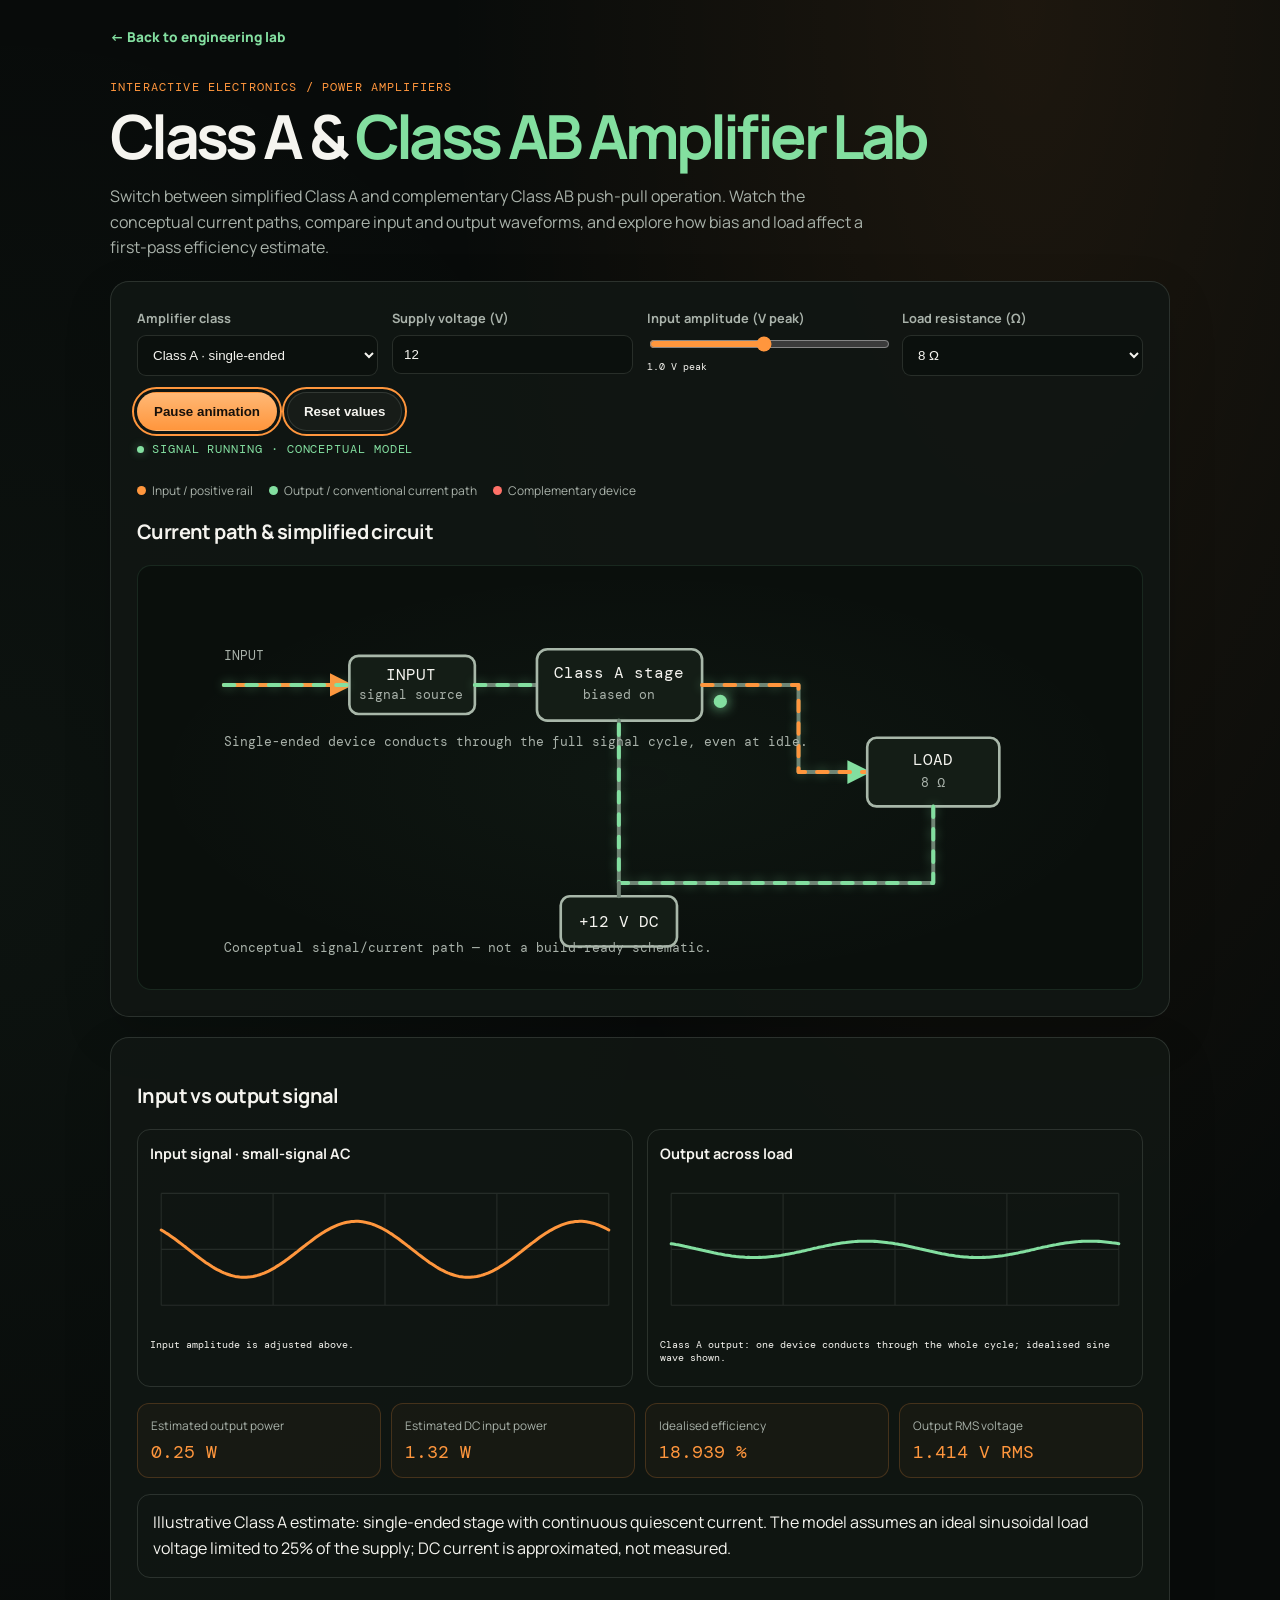
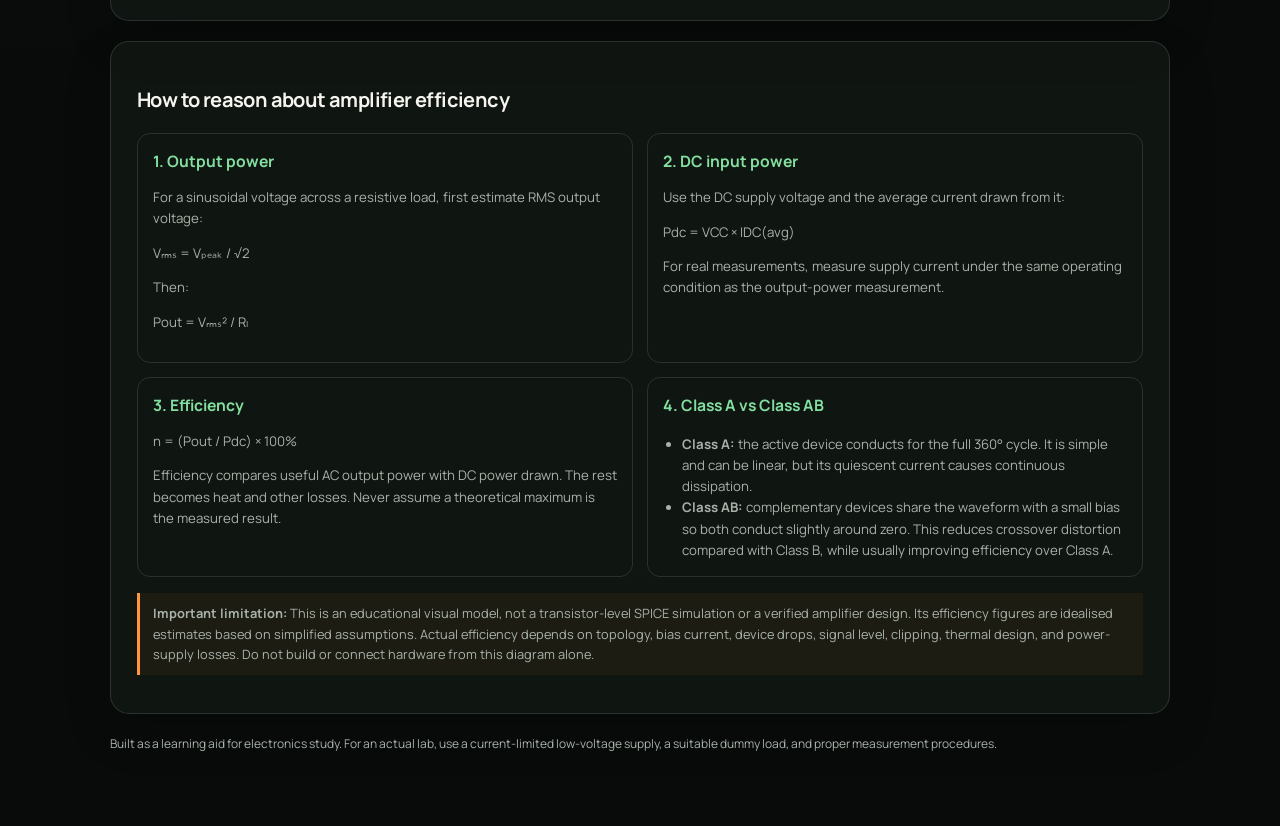
==== projects/class-a-ab-amplifier-lab.html @ 6e0e2e20 "Add interactive Class A and Class AB amplifier learning lab" ====
<!doctype html>
<html lang="en">
<head>
<meta charset="utf-8"><meta name="viewport" content="width=device-width,initial-scale=1">
<meta name="description" content="Interactive educational Class A and Class AB power amplifier lab with animated current flow, signal waveforms, and idealised efficiency estimates.">
<meta name="theme-color" content="#080b0a">
<title>Class A & AB Amplifier Lab | Justice Oti-yeboah</title>
<link rel="preconnect" href="https://fonts.googleapis.com"><link rel="preconnect" href="https://fonts.gstatic.com" crossorigin>
<link href="https://fonts.googleapis.com/css2?family=DM+Mono:wght@400;500&family=Manrope:wght@400;500;600;700;800&display=swap" rel="stylesheet">
<style>
:root{color-scheme:dark;--bg:#080b0a;--panel:#111613;--text:#f5f4ef;--muted:#a9b2aa;--line:rgba(232,241,231,.13);--orange:#ff963d;--green:#83dfa0;--red:#ff7168;--blue:#9ec8ff}*{box-sizing:border-box}body{margin:0;min-height:100vh;padding:24px 16px 60px;background:radial-gradient(ellipse at 80% 0%,rgba(255,150,61,.085),transparent 40%),radial-gradient(ellipse at 0% 35%,rgba(131,223,160,.04),transparent 38%),var(--bg);color:var(--text);font-family:Manrope,Arial,sans-serif;line-height:1.6}.wrap{width:min(100%,1060px);margin:0 auto}.back{color:var(--green);font-size:.85rem;font-weight:800;text-decoration:none}.eyebrow{margin:30px 0 8px;color:var(--orange);font:.72rem 'DM Mono',monospace;letter-spacing:.1em;text-transform:uppercase}h1{margin:0;font-size:clamp(2rem,6vw,3.8rem);letter-spacing:-.06em;line-height:1.08}h1 span,h2 span{color:var(--green)}h2{font-size:1.25rem;letter-spacing:-.03em}.lead{max-width:760px;color:var(--muted)}.panel{margin-top:20px;padding:clamp(16px,3vw,26px);border:1px solid var(--line);border-radius:19px;background:rgba(17,22,19,.91);box-shadow:0 18px 48px rgba(0,0,0,.15)}.controls{display:grid;grid-template-columns:repeat(4,minmax(0,1fr));gap:14px}.field label{display:block;color:var(--muted);font-size:.8rem;font-weight:700}.field select,.field input{width:100%;margin-top:6px;padding:11px;border:1px solid var(--line);border-radius:9px;background:#0b100d;color:var(--text)}input[type=range]{padding:0;accent-color:var(--orange)}button,a:focus-visible,input:focus-visible,select:focus-visible{outline:2px solid var(--orange);outline-offset:3px}.actions{display:flex;gap:10px;flex-wrap:wrap;margin-top:16px}button{padding:11px 16px;border:1px solid transparent;border-radius:999px;background:linear-gradient(#ffb875,var(--orange));color:#17100a;font-weight:800;cursor:pointer}button.secondary{border-color:var(--line);background:#171c18;color:var(--text)}.status{display:inline-flex;align-items:center;gap:8px;color:var(--green);font:.72rem 'DM Mono',monospace;text-transform:uppercase;letter-spacing:.08em}.status::before{content:"";width:7px;height:7px;border-radius:50%;background:var(--green);box-shadow:0 0 10px #83dfa077}.diagram{width:100%;display:block;min-height:240px;border:1px solid rgba(131,223,160,.12);border-radius:14px;background:radial-gradient(ellipse at center,rgba(131,223,160,.035),transparent 70%),#0a0f0c}.wire{fill:none;stroke:#6f8173;stroke-width:3;stroke-linecap:round;stroke-linejoin:round}.wire.active{stroke:var(--green);stroke-dasharray:8 9;animation:currentFlow .8s linear infinite;filter:drop-shadow(0 0 4px rgba(131,223,160,.45))}.wire.orange{stroke:var(--orange)}.part{fill:#141d16;stroke:#a8b7a9;stroke-width:2}.part-text{fill:var(--text);font:12px 'DM Mono',monospace}.small-text{fill:var(--muted);font:10px 'DM Mono',monospace}.flow-dot{fill:var(--green);filter:drop-shadow(0 0 5px #83dfa0)}.signal-grid{stroke:rgba(232,241,231,.1);stroke-width:1}.signal{fill:none;stroke:var(--orange);stroke-width:2.7;stroke-linecap:round;stroke-linejoin:round}.signal.output{stroke:var(--green)}.plots{display:grid;grid-template-columns:1fr 1fr;gap:14px}.plot{padding:12px;border:1px solid var(--line);border-radius:13px}.plot h3{margin:0 0 6px;font-size:.9rem}.plot svg{width:100%;display:block}.stats{display:grid;grid-template-columns:repeat(4,minmax(0,1fr));gap:10px;margin-top:16px}.stat{padding:13px;border:1px solid rgba(255,150,61,.2);border-radius:12px;background:rgba(255,150,61,.035)}.stat p{margin:0;color:var(--muted);font-size:.74rem}.stat strong{display:block;margin-top:5px;color:var(--orange);font:1.15rem 'DM Mono',monospace;overflow-wrap:anywhere}.notes{display:grid;grid-template-columns:repeat(2,minmax(0,1fr));gap:14px}.note{padding:15px;border:1px solid var(--line);border-radius:13px}.note h3{margin:0 0 6px;color:var(--green);font-size:.98rem}.note p,.note li{font-size:.83rem;color:var(--muted)}.note ul{padding-left:19px;margin-bottom:0}.warning{border-left:3px solid var(--orange);padding:10px 13px;background:rgba(255,150,61,.055);color:var(--muted);font-size:.8rem}.legend{display:flex;gap:16px;flex-wrap:wrap;color:var(--muted);font-size:.75rem;margin:12px 0}.legend span{display:inline-flex;align-items:center;gap:6px}.swatch{width:9px;height:9px;border-radius:50%;display:inline-block}.footer{color:var(--muted);font-size:.75rem;margin-top:20px}@keyframes currentFlow{to{stroke-dashoffset:-34}}@media(max-width:740px){.controls{grid-template-columns:repeat(2,minmax(0,1fr))}.stats{grid-template-columns:repeat(2,minmax(0,1fr))}}@media(max-width:520px){.controls,.plots,.notes{grid-template-columns:1fr}.diagram{min-height:200px}.panel{padding:15px}}
</style></head>
<body><main class="wrap">
<a class="back" href="../index.html#projects">← Back to engineering lab</a>
<p class="eyebrow">Interactive electronics / Power amplifiers</p>
<h1>Class A & <span>Class AB Amplifier Lab</span></h1>
<p class="lead">Switch between simplified Class A and complementary Class AB push-pull operation. Watch the conceptual current paths, compare input and output waveforms, and explore how bias and load affect a first-pass efficiency estimate.</p>
<section class="panel">
<div class="controls">
<div class="field"><label for="classMode">Amplifier class</label><select id="classMode"><option value="A">Class A · single-ended</option><option value="AB">Class AB · push-pull</option></select></div>
<div class="field"><label for="supply">Supply voltage (V)</label><input id="supply" type="number" min="3" max="48" step="1" value="12"></div>
<div class="field"><label for="inputLevel">Input amplitude (V peak)</label><input id="inputLevel" type="range" min="0.1" max="2" step="0.1" value="1"><div class="small-text"><span id="inputReadout">1.0</span> V peak</div></div>
<div class="field"><label for="load">Load resistance (Ω)</label><select id="load"><option value="4">4 Ω</option><option value="8" selected>8 Ω</option><option value="16">16 Ω</option></select></div>
</div>
<div class="actions"><button id="run" type="button">Pause animation</button><button id="reset" class="secondary" type="button">Reset values</button></div>
<p class="status" id="status">Signal running · conceptual model</p>
<div class="legend"><span><i class="swatch" style="background:var(--orange)"></i> Input / positive rail</span><span><i class="swatch" style="background:var(--green)"></i> Output / conventional current path</span><span><i class="swatch" style="background:var(--red)"></i> Complementary device</span></div>
<h2>Current path & simplified circuit</h2>
<svg class="diagram" viewBox="0 0 760 320" role="img" aria-label="Conceptual amplifier circuit with supply, input, output stage, load and animated conventional current paths">
<defs><marker id="arrowGreen" markerWidth="7" markerHeight="7" refX="5" refY="3" orient="auto"><path d="M0,0 L6,3 L0,6 z" fill="#83dfa0"/></marker><marker id="arrowOrange" markerWidth="7" markerHeight="7" refX="5" refY="3" orient="auto"><path d="M0,0 L6,3 L0,6 z" fill="#ff963d"/></marker></defs>
<path class="wire orange" d="M65 90H160" marker-end="url(#arrowOrange)"/><rect class="part" x="160" y="68" width="95" height="44" rx="7"/><text class="part-text" x="207" y="86" text-anchor="middle">INPUT</text><text class="small-text" x="207" y="101" text-anchor="middle">signal source</text>
<path class="wire" d="M255 90H302"/><rect class="part" x="302" y="63" width="125" height="54" rx="8"/><text class="part-text" x="364" y="85" text-anchor="middle" id="stageLabel">Class A stage</text><text class="small-text" x="364" y="101" text-anchor="middle" id="biasLabel">biased on</text>
<path class="wire active" id="inputWire" d="M65 90H160M255 90H302"/><text class="small-text" x="65" y="71">INPUT</text>
<path class="wire" d="M427 90H500V156H552" marker-end="url(#arrowGreen)"/><path class="wire active" id="outputWire" d="M427 90H500V156H552"/>
<rect class="part" x="552" y="130" width="100" height="52" rx="7"/><text class="part-text" x="602" y="151" text-anchor="middle">LOAD</text><text class="small-text" x="602" y="167" text-anchor="middle" id="loadLabel">8 Ω</text>
<path class="wire" d="M602 182V240H364V117"/><path class="wire active" id="returnWire" d="M602 182V240H364V117"/>
<rect class="part" x="320" y="250" width="88" height="38" rx="7"/><text class="part-text" x="364" y="273" text-anchor="middle" id="supplyLabel">+12 V DC</text>
<path class="wire" d="M364 250V240"/><text class="small-text" x="65" y="136" id="currentNote">Single-ended stage: current flows through the active device and load.</text>
<g id="abStage" opacity="0"><rect class="part" x="305" y="133" width="118" height="32" rx="6"/><text class="part-text" x="364" y="153" text-anchor="middle">NPN / upper</text><rect class="part" x="305" y="178" width="118" height="32" rx="6"/><text class="part-text" x="364" y="198" text-anchor="middle">PNP / lower</text><path class="wire active" d="M364 133V117M364 210V240"/></g>
<circle class="flow-dot" id="flowDot" cx="470" cy="90" r="5"/>
<text class="small-text" x="65" y="292">Conceptual signal/current path — not a build-ready schematic.</text>
</svg>
</section>
<section class="panel"><h2>Input vs output signal</h2><div class="plots">
<div class="plot"><h3>Input signal · small-signal AC</h3><svg viewBox="0 0 420 140" role="img" aria-label="Animated sinusoidal input waveform"><path class="signal-grid" d="M10 20H410M10 70H410M10 120H410M10 20V120M110 20V120M210 20V120M310 20V120M410 20V120"/><path id="inputWave" class="signal" d=""/></svg><p class="small-text">Input amplitude is adjusted above.</p></div>
<div class="plot"><h3>Output across load</h3><svg viewBox="0 0 420 140" role="img" aria-label="Output waveform from the selected amplifier class"><path class="signal-grid" d="M10 20H410M10 70H410M10 120H410M10 20V120M110 20V120M210 20V120M310 20V120M410 20V120"/><path id="outputWave" class="signal output" d=""/></svg><p class="small-text" id="waveNote">Idealised output; real circuits clip and distort.</p></div>
</div><div class="stats">
<div class="stat"><p>Estimated output power</p><strong id="pout">—</strong></div><div class="stat"><p>Estimated DC input power</p><strong id="pin">—</strong></div><div class="stat"><p>Idealised efficiency</p><strong id="eff">—</strong></div><div class="stat"><p>Output RMS voltage</p><strong id="vout">—</strong></div>
</div><p class="note" id="modelNote">Model assumptions will be shown here.</p>
</section>
<section class="panel"><h2>How to reason about amplifier efficiency</h2><div class="notes">
<article class="note"><h3>1. Output power</h3><p>For a sinusoidal voltage across a resistive load, first estimate RMS output voltage:</p><p class="mono">Vᵣₘₛ = Vₚₑₐₖ / √2</p><p>Then:</p><p class="mono">Pout = Vᵣₘₛ² / Rₗ</p></article>
<article class="note"><h3>2. DC input power</h3><p>Use the DC supply voltage and the average current drawn from it:</p><p class="mono">Pdc = VCC × IDC(avg)</p><p>For real measurements, measure supply current under the same operating condition as the output-power measurement.</p></article>
<article class="note"><h3>3. Efficiency</h3><p class="mono">η = (Pout / Pdc) × 100%</p><p>Efficiency compares useful AC output power with DC power drawn. The rest becomes heat and other losses. Never assume a theoretical maximum is the measured result.</p></article>
<article class="note"><h3>4. Class A vs Class AB</h3><ul><li><strong>Class A:</strong> the active device conducts for the full 360° cycle. It is simple and can be linear, but its quiescent current causes continuous dissipation.</li><li><strong>Class AB:</strong> complementary devices share the waveform with a small bias so both conduct slightly around zero. This reduces crossover distortion compared with Class B, while usually improving efficiency over Class A.</li></ul></article>
</div>
<p class="warning" style="margin-top:16px"><strong>Important limitation:</strong> This is an educational visual model, not a transistor-level SPICE simulation or a verified amplifier design. Its efficiency figures are idealised estimates based on simplified assumptions. Actual efficiency depends on topology, bias current, device drops, signal level, clipping, thermal design, and power-supply losses. Do not build or connect hardware from this diagram alone.</p>
</section>
<p class="footer">Built as a learning aid for electronics study. For an actual lab, use a current-limited low-voltage supply, a suitable dummy load, and proper measurement procedures.</p>
</main>
<script>
const $=id=>document.getElementById(id);
const mode=$("classMode"),supply=$("supply"),inputLevel=$("inputLevel"),load=$("load");
let paused=false,phase=0,raf=0,last=0;
function wavePath(amplitude,offset,clipping=false){let d="";for(let x=10;x<=410;x+=2){const angle=(x-10)/400*Math.PI*4+phase;let y=70-Math.sin(angle)*amplitude;if(clipping)y=Math.max(24,Math.min(116,y));d+=(x===10?"M":"L")+x.toFixed(1)+" "+y.toFixed(1)+" ";}return d}
function fmt(n,u){return Number.isFinite(n)?n.toLocaleString(undefined,{maximumFractionDigits:3})+" "+u:"—"}
function updateModel(){
 const vcc=Math.min(48,Math.max(3,Number(supply.value)||12)),vin=Math.min(2,Math.max(.1,Number(inputLevel.value)||1)),rl=Math.max(1,Number(load.value)||8);
 $("inputReadout").textContent=vin.toFixed(1);$("loadLabel").textContent=rl+" Ω";$("supplyLabel").textContent="+"+vcc+" V DC";
 const isAB=mode.value==="AB";
 $("stageLabel").textContent=isAB?"Class AB stage":"Class A stage";
 $("biasLabel").textContent=isAB?"complementary bias":"biased on";
 $("abStage").setAttribute("opacity",isAB?"1":"0");
 $("currentNote").textContent=isAB?"Push-pull devices share opposite half-cycles; small overlap reduces crossover distortion.":"Single-ended device conducts through the full signal cycle, even at idle.";
 const headroom=isAB?.38:.25;
 const vPeak=Math.min(vin*2,vcc*headroom);
 const vrms=vPeak/Math.sqrt(2),pout=vrms*vrms/rl;
 // Idealised illustrative supply-current models, deliberately conservative and topology dependent.
 const idleCurrent=isAB?.012:.06;
 const pIdle=vcc*idleCurrent;
 const pSignal=isAB?(2*vcc*vPeak/(Math.PI*rl)):(vcc*vPeak/(2*rl));
 const pdc=Math.max(pout+pIdle,isAB?pSignal+pIdle:vcc*idleCurrent+pout*2.4);
 const eff=pdc>0?Math.min(100,pout/pdc*100):0;
 $("pout").textContent=fmt(pout,"W");$("pin").textContent=fmt(pdc,"W");$("eff").textContent=fmt(eff,"%");$("vout").textContent=fmt(vrms,"V RMS");
 $("modelNote").textContent=isAB?"Illustrative Class AB estimate: complementary push-pull stage with small quiescent bias. The model assumes an ideal sinusoidal load voltage limited to 38% of the supply as a headroom allowance; DC current is approximated, not measured.":"Illustrative Class A estimate: single-ended stage with continuous quiescent current. The model assumes an ideal sinusoidal load voltage limited to 25% of the supply; DC current is approximated, not measured.";
 $("waveNote").textContent=isAB?"Push-pull output: the two devices alternately source and sink current; idealised sine wave shown.":"Class A output: one device conducts through the whole cycle; idealised sine wave shown.";
 $("outputWire").classList.toggle("orange",!isAB);
}
function render(t){if(!paused){phase+=.035;const amp=12+Number(inputLevel.value)*13;$("inputWave").setAttribute("d",wavePath(amp,70));$("outputWave").setAttribute("d",wavePath(Math.min(48,Number(supply.value)*.38)*1.6,70,true));const d=phase%(Math.PI*4)/(Math.PI*4);$("flowDot").setAttribute("cx",String(427+d*73));$("flowDot").setAttribute("cy",String(90+d*66));}raf=requestAnimationFrame(render)}
[mode,supply,inputLevel,load].forEach(el=>el.addEventListener("input",updateModel));
$("run").addEventListener("click",()=>{paused=!paused;$("run").textContent=paused?"Resume animation":"Pause animation";$("status").textContent=paused?"Animation paused · values still adjustable":"Signal running · conceptual model"});
$("reset").addEventListener("click",()=>{mode.value="A";supply.value="12";inputLevel.value="1";load.value="8";paused=false;$("run").textContent="Pause animation";$("status").textContent="Signal running · conceptual model";updateModel()});
updateModel();$("inputWave").setAttribute("d",wavePath(25,70));$("outputWave").setAttribute("d",wavePath(32,70));raf=requestAnimationFrame(render);
</script></body></html>
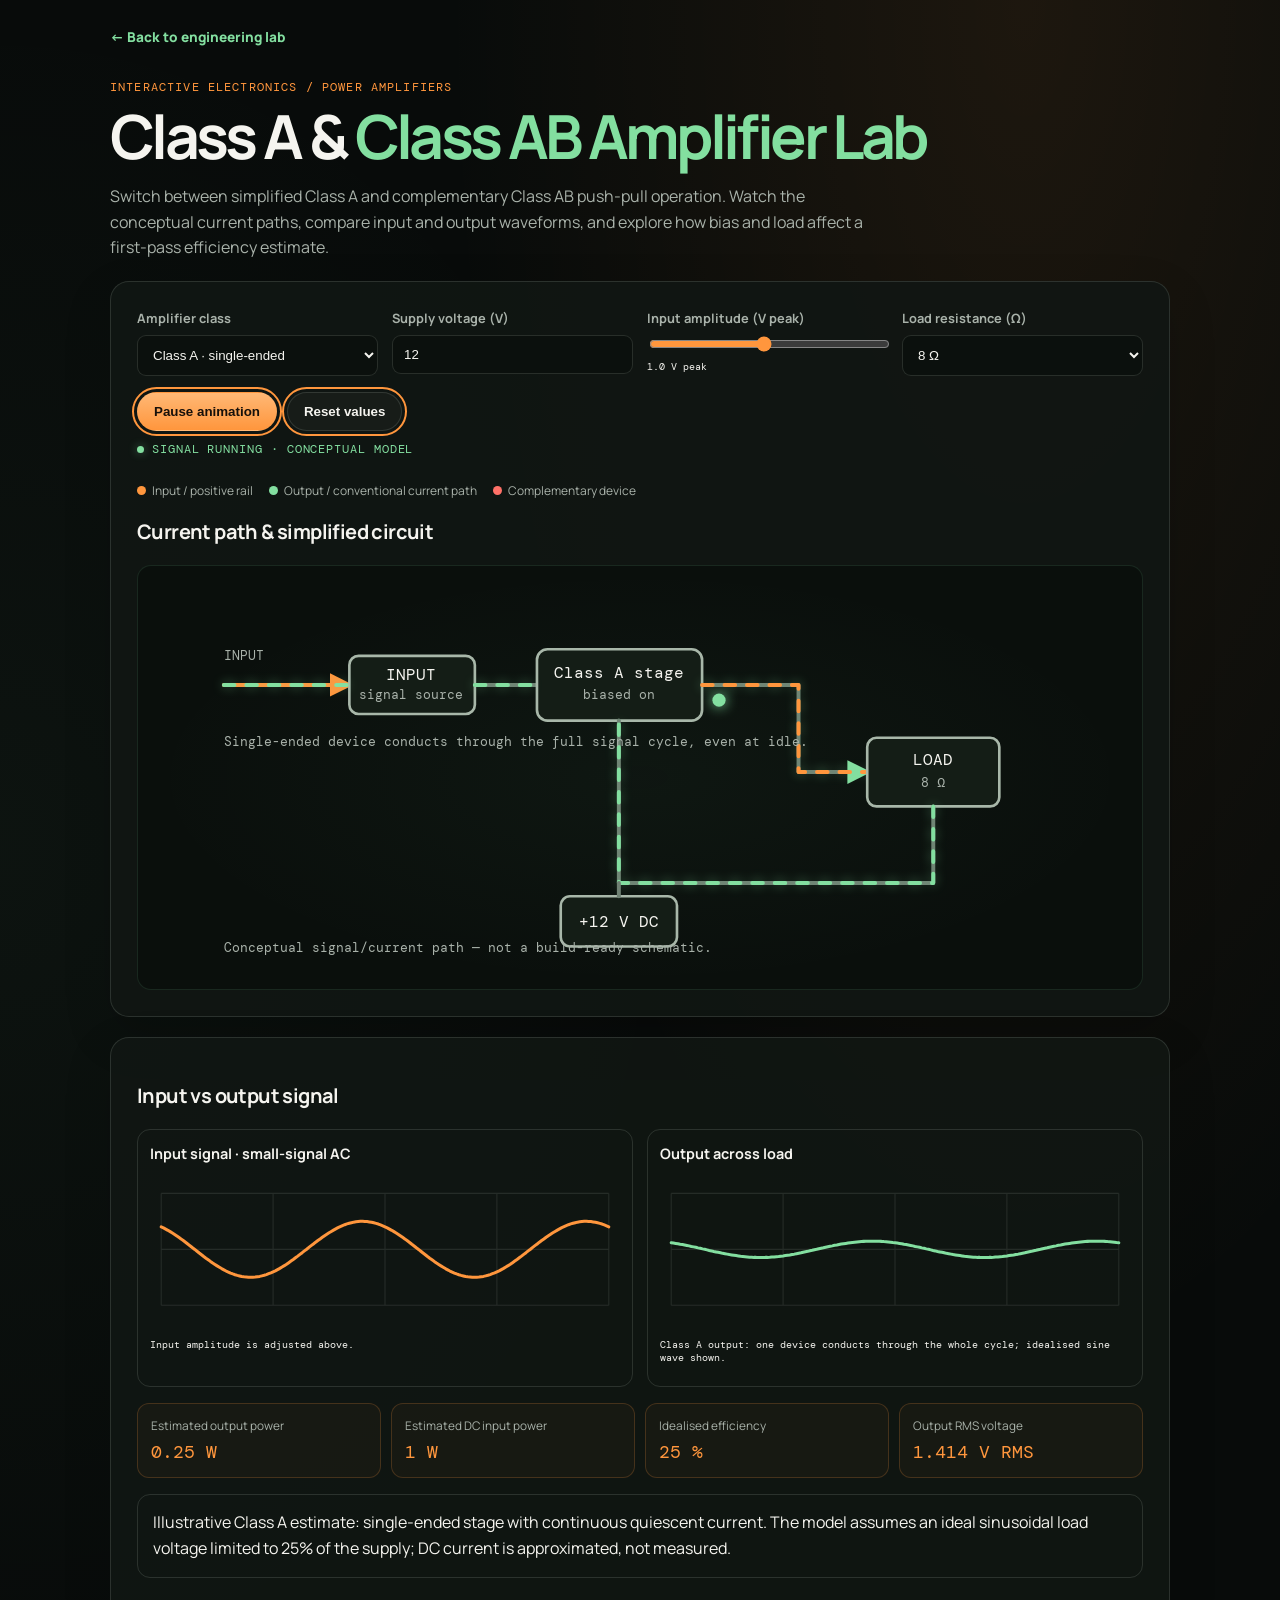
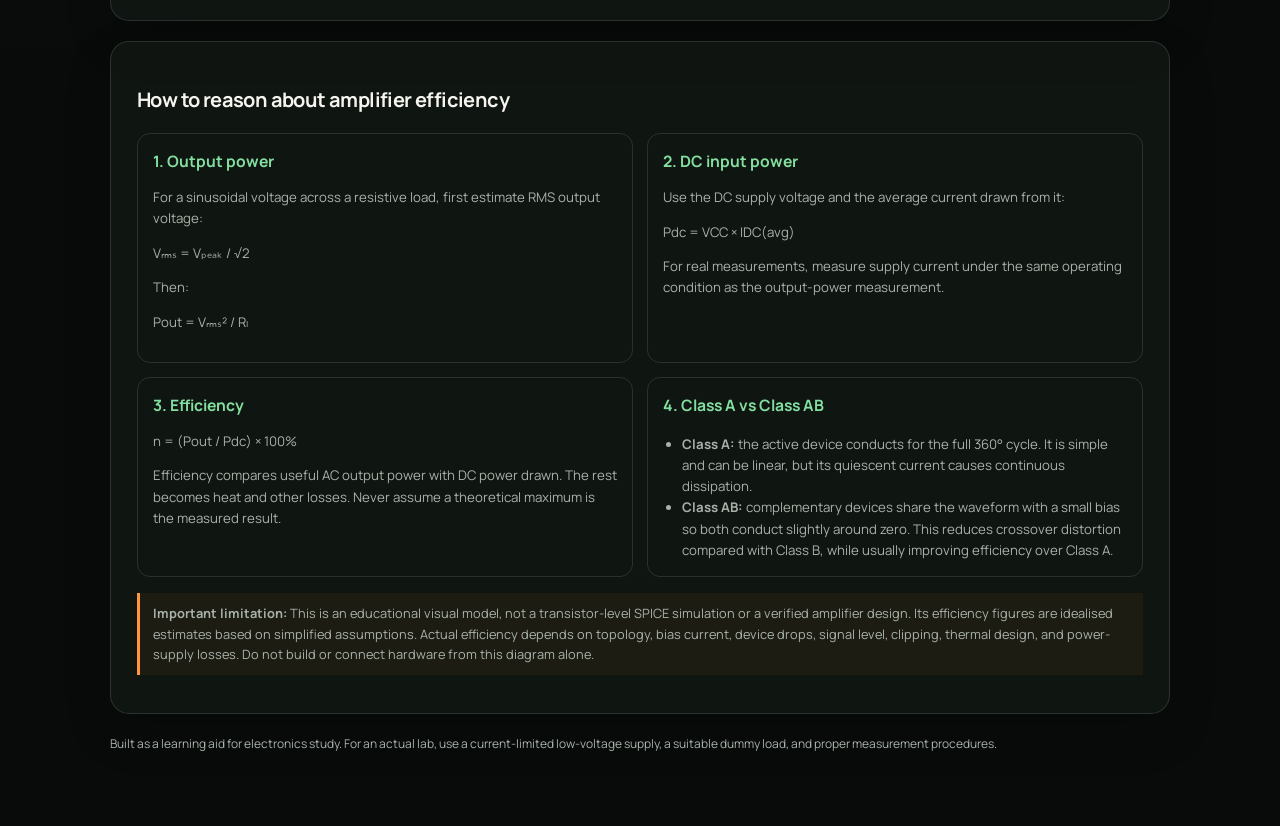
==== commit ef37d70b: "Clarify amplifier model and use conservative ideal efficiency bounds" ====
--- a/projects/class-a-ab-amplifier-lab.html
+++ b/projects/class-a-ab-amplifier-lab.html
@@ -72,14 +72,14 @@
  $("biasLabel").textContent=isAB?"complementary bias":"biased on";
  $("abStage").setAttribute("opacity",isAB?"1":"0");
  $("currentNote").textContent=isAB?"Push-pull devices share opposite half-cycles; small overlap reduces crossover distortion.":"Single-ended device conducts through the full signal cycle, even at idle.";
- const headroom=isAB?.38:.25;
+ const headroom=isAB ? 0.38 : 0.25;
  const vPeak=Math.min(vin*2,vcc*headroom);
  const vrms=vPeak/Math.sqrt(2),pout=vrms*vrms/rl;
  // Idealised illustrative supply-current models, deliberately conservative and topology dependent.
  const idleCurrent=isAB?.012:.06;
  const pIdle=vcc*idleCurrent;
  const pSignal=isAB?(2*vcc*vPeak/(Math.PI*rl)):(vcc*vPeak/(2*rl));
- const pdc=Math.max(pout+pIdle,isAB?pSignal+pIdle:vcc*idleCurrent+pout*2.4);
+ const pdc=isAB?Math.max(pout/0.785,pSignal+pIdle):Math.max(pout/0.25,vcc*idleCurrent);
  const eff=pdc>0?Math.min(100,pout/pdc*100):0;
  $("pout").textContent=fmt(pout,"W");$("pin").textContent=fmt(pdc,"W");$("eff").textContent=fmt(eff,"%");$("vout").textContent=fmt(vrms,"V RMS");
  $("modelNote").textContent=isAB?"Illustrative Class AB estimate: complementary push-pull stage with small quiescent bias. The model assumes an ideal sinusoidal load voltage limited to 38% of the supply as a headroom allowance; DC current is approximated, not measured.":"Illustrative Class A estimate: single-ended stage with continuous quiescent current. The model assumes an ideal sinusoidal load voltage limited to 25% of the supply; DC current is approximated, not measured.";
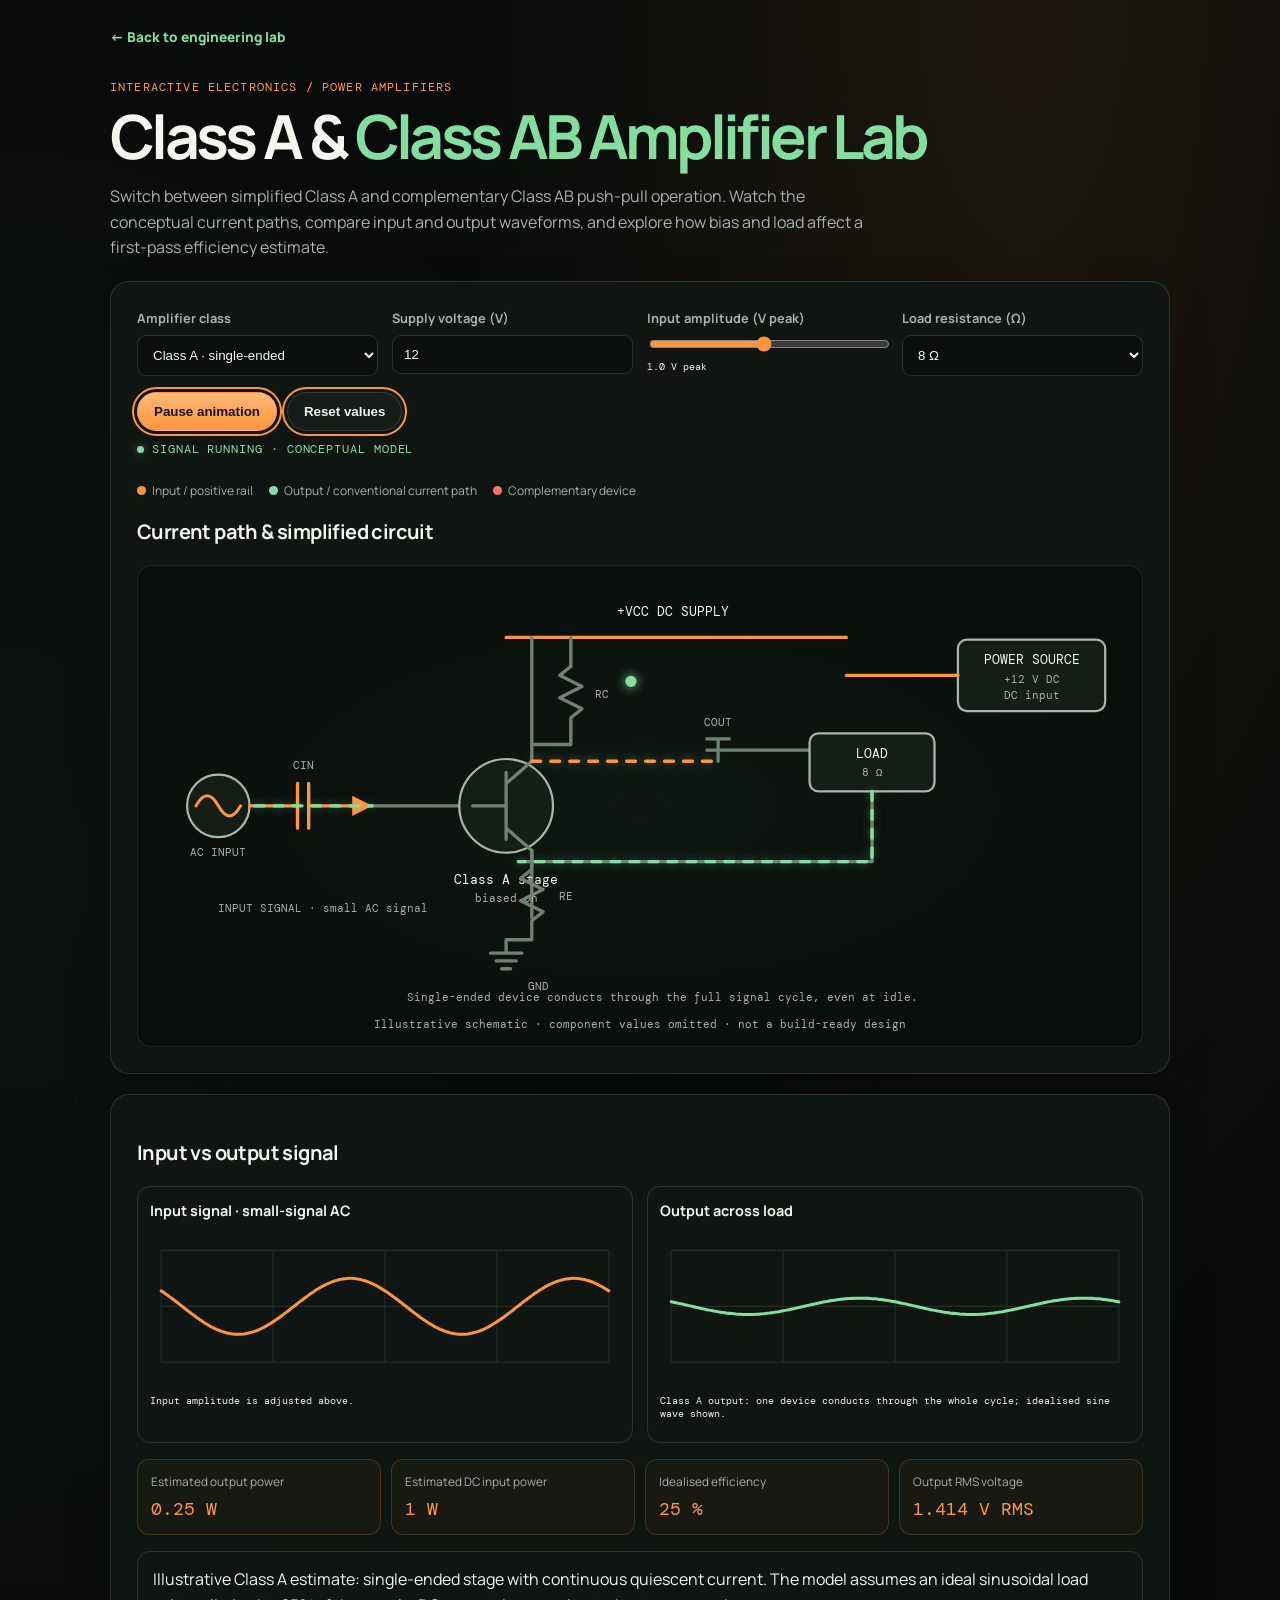
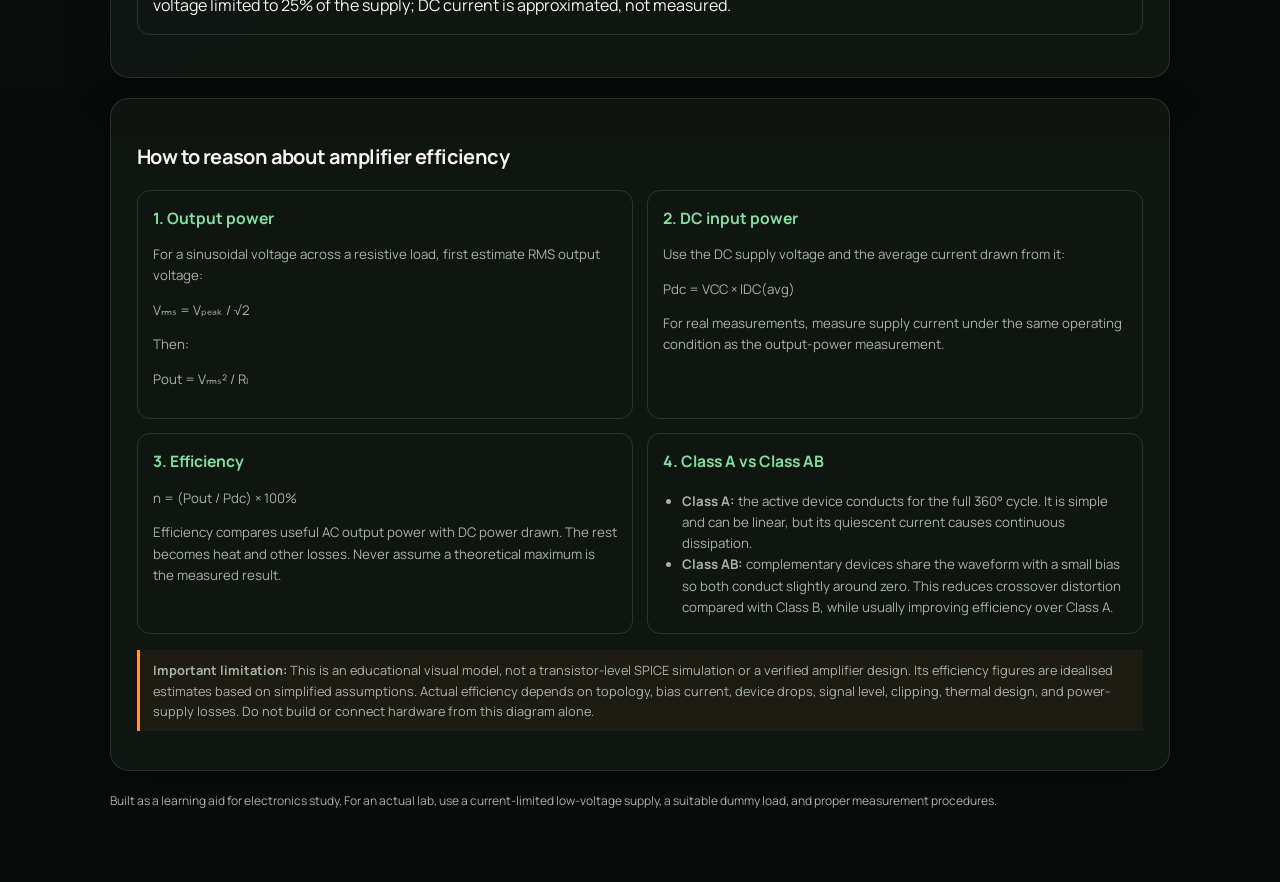
==== commit e36e7502: "Add labelled transistor amplifier schematic and current paths" ====
--- a/projects/class-a-ab-amplifier-lab.html
+++ b/projects/class-a-ab-amplifier-lab.html
@@ -26,19 +26,20 @@
 <p class="status" id="status">Signal running · conceptual model</p>
 <div class="legend"><span><i class="swatch" style="background:var(--orange)"></i> Input / positive rail</span><span><i class="swatch" style="background:var(--green)"></i> Output / conventional current path</span><span><i class="swatch" style="background:var(--red)"></i> Complementary device</span></div>
 <h2>Current path & simplified circuit</h2>
-<svg class="diagram" viewBox="0 0 760 320" role="img" aria-label="Conceptual amplifier circuit with supply, input, output stage, load and animated conventional current paths">
-<defs><marker id="arrowGreen" markerWidth="7" markerHeight="7" refX="5" refY="3" orient="auto"><path d="M0,0 L6,3 L0,6 z" fill="#83dfa0"/></marker><marker id="arrowOrange" markerWidth="7" markerHeight="7" refX="5" refY="3" orient="auto"><path d="M0,0 L6,3 L0,6 z" fill="#ff963d"/></marker></defs>
-<path class="wire orange" d="M65 90H160" marker-end="url(#arrowOrange)"/><rect class="part" x="160" y="68" width="95" height="44" rx="7"/><text class="part-text" x="207" y="86" text-anchor="middle">INPUT</text><text class="small-text" x="207" y="101" text-anchor="middle">signal source</text>
-<path class="wire" d="M255 90H302"/><rect class="part" x="302" y="63" width="125" height="54" rx="8"/><text class="part-text" x="364" y="85" text-anchor="middle" id="stageLabel">Class A stage</text><text class="small-text" x="364" y="101" text-anchor="middle" id="biasLabel">biased on</text>
-<path class="wire active" id="inputWire" d="M65 90H160M255 90H302"/><text class="small-text" x="65" y="71">INPUT</text>
-<path class="wire" d="M427 90H500V156H552" marker-end="url(#arrowGreen)"/><path class="wire active" id="outputWire" d="M427 90H500V156H552"/>
-<rect class="part" x="552" y="130" width="100" height="52" rx="7"/><text class="part-text" x="602" y="151" text-anchor="middle">LOAD</text><text class="small-text" x="602" y="167" text-anchor="middle" id="loadLabel">8 Ω</text>
-<path class="wire" d="M602 182V240H364V117"/><path class="wire active" id="returnWire" d="M602 182V240H364V117"/>
-<rect class="part" x="320" y="250" width="88" height="38" rx="7"/><text class="part-text" x="364" y="273" text-anchor="middle" id="supplyLabel">+12 V DC</text>
-<path class="wire" d="M364 250V240"/><text class="small-text" x="65" y="136" id="currentNote">Single-ended stage: current flows through the active device and load.</text>
-<g id="abStage" opacity="0"><rect class="part" x="305" y="133" width="118" height="32" rx="6"/><text class="part-text" x="364" y="153" text-anchor="middle">NPN / upper</text><rect class="part" x="305" y="178" width="118" height="32" rx="6"/><text class="part-text" x="364" y="198" text-anchor="middle">PNP / lower</text><path class="wire active" d="M364 133V117M364 210V240"/></g>
-<circle class="flow-dot" id="flowDot" cx="470" cy="90" r="5"/>
-<text class="small-text" x="65" y="292">Conceptual signal/current path — not a build-ready schematic.</text>
+<svg class="diagram" viewBox="0 0 900 430" role="img" aria-label="Educational transistor amplifier schematic with input source, coupling capacitors, transistor stage, DC supply, bias and emitter resistors, output load, ground and animated current paths">
+<defs><marker id="arrG" markerWidth="8" markerHeight="8" refX="6" refY="3" orient="auto"><path d="M0 0L6 3L0 6z" fill="#83dfa0"/></marker><marker id="arrO" markerWidth="8" markerHeight="8" refX="6" refY="3" orient="auto"><path d="M0 0L6 3L0 6z" fill="#ff963d"/></marker></defs>
+<path class="wire orange" d="M330 64H635"/><text class="part-text" x="480" y="45" text-anchor="middle">+VCC DC SUPPLY</text>
+<circle class="part" cx="72" cy="215" r="28"/><path class="signal" d="M52 215q10 -18 20 0t20 0"/><text class="small-text" x="72" y="260" text-anchor="middle">AC INPUT</text>
+<path class="wire orange" d="M100 215H143M143 195V235M153 195V235M153 215H210" marker-end="url(#arrO)"/><text class="small-text" x="148" y="182" text-anchor="middle">CIN</text>
+<path class="wire" d="M210 215H288"/><circle class="part" cx="330" cy="215" r="42"/><path class="wire" d="M300 215H330M330 185V245M330 195L353 175M330 235L353 255"/><path class="wire" d="M353 175V64M353 255V315"/><text class="part-text" x="330" y="285" text-anchor="middle" id="stageLabel">Q1 NPN</text><text class="small-text" x="330" y="301" text-anchor="middle" id="biasLabel">Class A · biased on</text>
+<path class="wire" d="M388 64V90L378 98L398 108L378 118L398 128L388 136V160H353"/><text class="small-text" x="410" y="118">RC</text>
+<path class="wire" d="M353 255V272L343 280L363 290L343 300L363 310L353 318V335H330M330 335V347M316 347H344M321 354H339M326 361H334"/><text class="small-text" x="377" y="299">RE</text><text class="small-text" x="350" y="380">GND</text>
+<path class="wire active" id="outputWire" d="M353 175H520"/><path class="wire" d="M520 175V155M510 155H530M510 165H530M520 165H602"/><text class="small-text" x="520" y="143" text-anchor="middle">COUT</text>
+<rect class="part" x="602" y="150" width="112" height="52" rx="8"/><text class="part-text" x="658" y="172" text-anchor="middle">LOAD</text><text class="small-text" x="658" y="188" text-anchor="middle" id="loadLabel">8 Ω speaker</text>
+<path class="wire" d="M658 202V265H341"/><path class="wire active" id="returnWire" d="M658 202V265H341"/><path class="wire active" id="inputWire" d="M105 215H210"/>
+<rect class="part" x="735" y="66" width="132" height="64" rx="8"/><text class="part-text" x="801" y="88" text-anchor="middle">POWER SOURCE</text><text class="small-text" x="801" y="105" text-anchor="middle" id="supplyLabel">+12 V DC</text><text class="small-text" x="801" y="119" text-anchor="middle">DC input</text><path class="wire orange" d="M735 98H635"/>
+<circle class="flow-dot" id="flowDot" cx="420" cy="175" r="5"/><text class="small-text" x="72" y="310">INPUT SIGNAL · small AC signal</text><text class="small-text" x="470" y="390" text-anchor="middle" id="currentNote">Class A: Q1 conducts throughout the full 360° signal cycle.</text><text class="small-text" x="450" y="414" text-anchor="middle">Illustrative schematic · component values omitted · not a build-ready design</text>
+<g id="abStage" opacity="0"><rect class="part" x="470" y="222" width="125" height="36" rx="7"/><text class="part-text" x="532" y="244" text-anchor="middle">Q2 NPN upper</text><rect class="part" x="470" y="272" width="125" height="36" rx="7"/><text class="part-text" x="532" y="294" text-anchor="middle">Q3 PNP lower</text><path class="wire active" d="M532 222V175M532 308V335"/><text class="small-text" x="615" y="244">Push-pull output</text></g>
 </svg>
 </section>
 <section class="panel"><h2>Input vs output signal</h2><div class="plots">
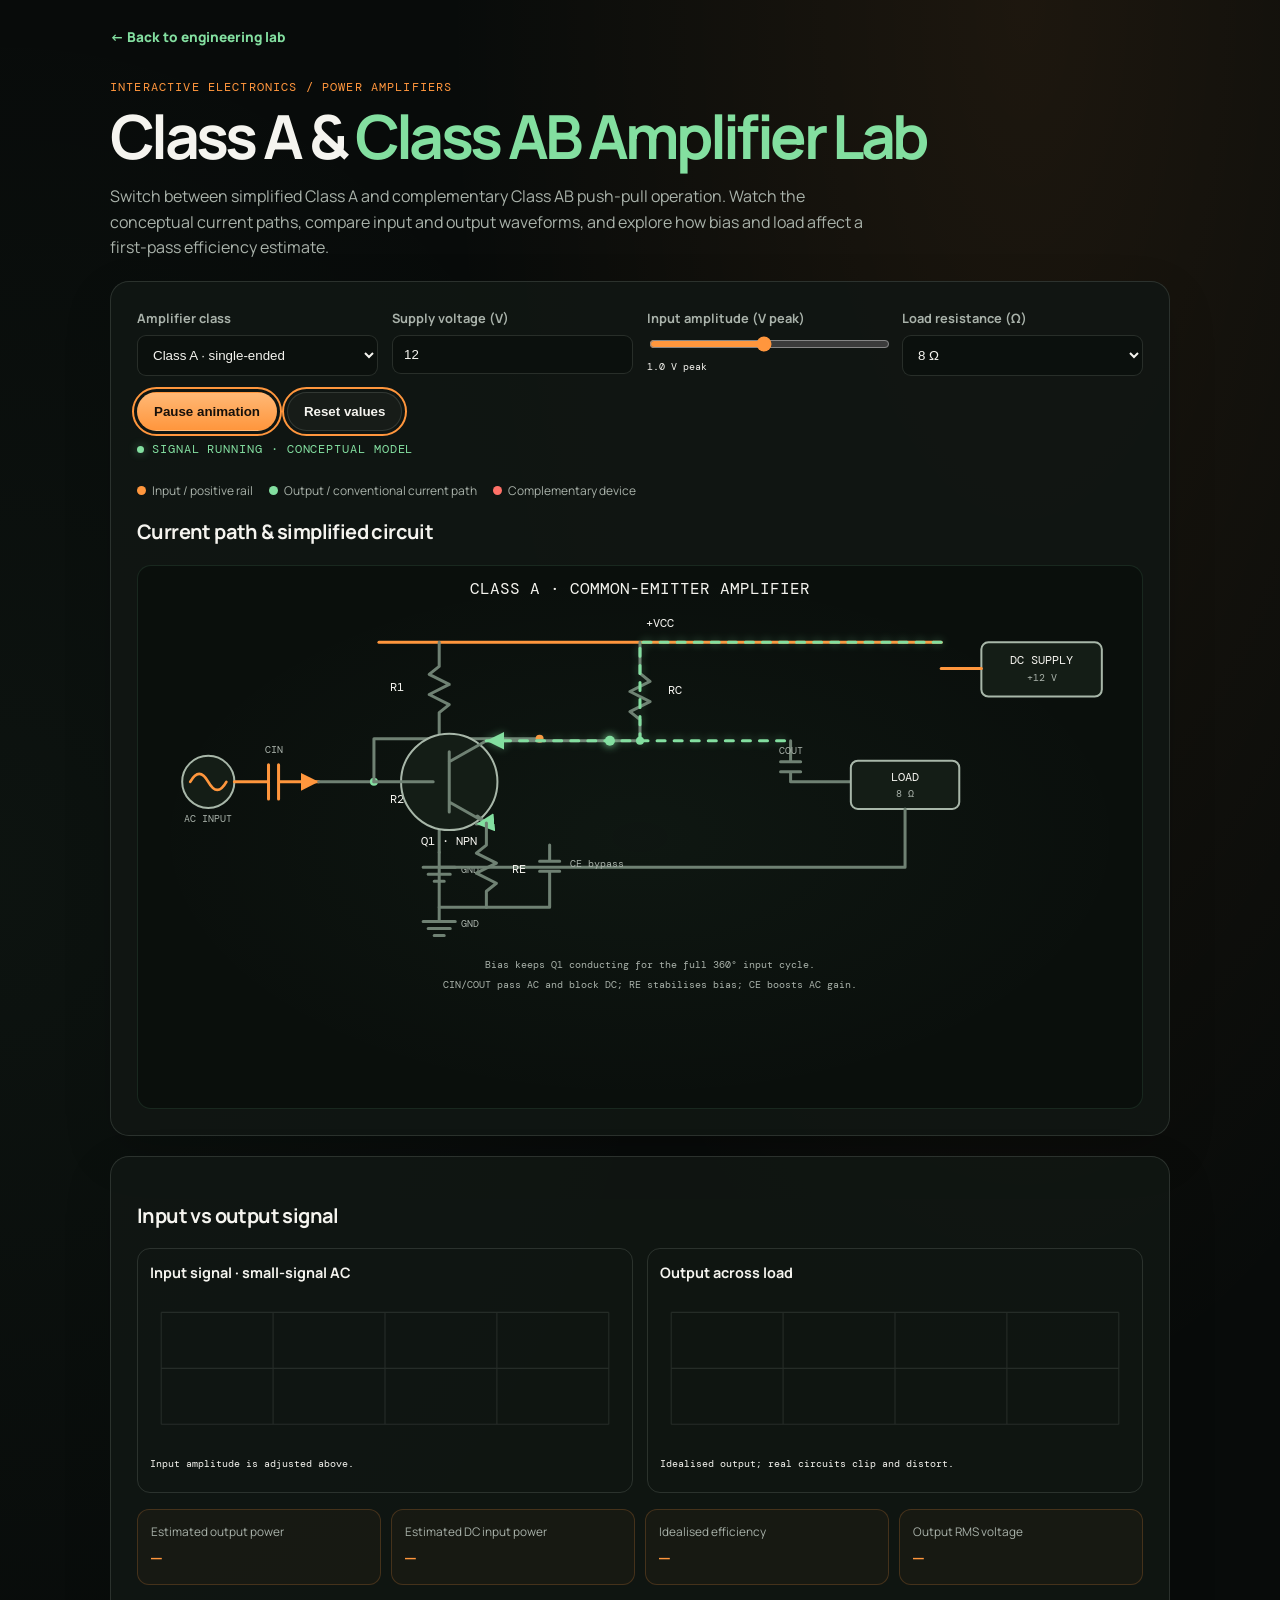
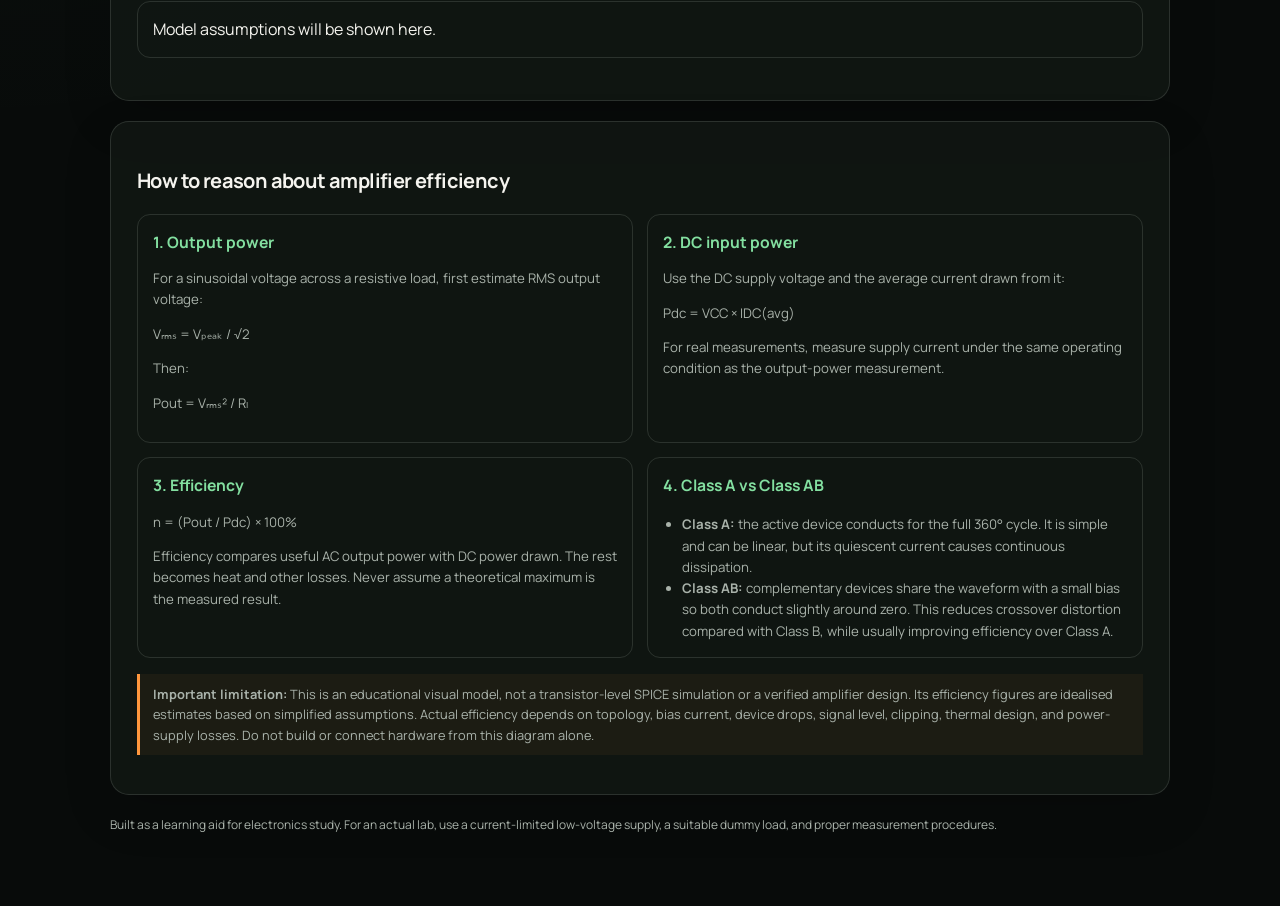
==== commit a08e656f: "Replace block diagram with transistor circuit schematics" ====
--- a/projects/class-a-ab-amplifier-lab.html
+++ b/projects/class-a-ab-amplifier-lab.html
@@ -26,21 +26,31 @@
 <p class="status" id="status">Signal running · conceptual model</p>
 <div class="legend"><span><i class="swatch" style="background:var(--orange)"></i> Input / positive rail</span><span><i class="swatch" style="background:var(--green)"></i> Output / conventional current path</span><span><i class="swatch" style="background:var(--red)"></i> Complementary device</span></div>
 <h2>Current path & simplified circuit</h2>
-<svg class="diagram" viewBox="0 0 900 430" role="img" aria-label="Educational transistor amplifier schematic with input source, coupling capacitors, transistor stage, DC supply, bias and emitter resistors, output load, ground and animated current paths">
-<defs><marker id="arrG" markerWidth="8" markerHeight="8" refX="6" refY="3" orient="auto"><path d="M0 0L6 3L0 6z" fill="#83dfa0"/></marker><marker id="arrO" markerWidth="8" markerHeight="8" refX="6" refY="3" orient="auto"><path d="M0 0L6 3L0 6z" fill="#ff963d"/></marker></defs>
-<path class="wire orange" d="M330 64H635"/><text class="part-text" x="480" y="45" text-anchor="middle">+VCC DC SUPPLY</text>
-<circle class="part" cx="72" cy="215" r="28"/><path class="signal" d="M52 215q10 -18 20 0t20 0"/><text class="small-text" x="72" y="260" text-anchor="middle">AC INPUT</text>
-<path class="wire orange" d="M100 215H143M143 195V235M153 195V235M153 215H210" marker-end="url(#arrO)"/><text class="small-text" x="148" y="182" text-anchor="middle">CIN</text>
-<path class="wire" d="M210 215H288"/><circle class="part" cx="330" cy="215" r="42"/><path class="wire" d="M300 215H330M330 185V245M330 195L353 175M330 235L353 255"/><path class="wire" d="M353 175V64M353 255V315"/><text class="part-text" x="330" y="285" text-anchor="middle" id="stageLabel">Q1 NPN</text><text class="small-text" x="330" y="301" text-anchor="middle" id="biasLabel">Class A · biased on</text>
-<path class="wire" d="M388 64V90L378 98L398 108L378 118L398 128L388 136V160H353"/><text class="small-text" x="410" y="118">RC</text>
-<path class="wire" d="M353 255V272L343 280L363 290L343 300L363 310L353 318V335H330M330 335V347M316 347H344M321 354H339M326 361H334"/><text class="small-text" x="377" y="299">RE</text><text class="small-text" x="350" y="380">GND</text>
-<path class="wire active" id="outputWire" d="M353 175H520"/><path class="wire" d="M520 175V155M510 155H530M510 165H530M520 165H602"/><text class="small-text" x="520" y="143" text-anchor="middle">COUT</text>
-<rect class="part" x="602" y="150" width="112" height="52" rx="8"/><text class="part-text" x="658" y="172" text-anchor="middle">LOAD</text><text class="small-text" x="658" y="188" text-anchor="middle" id="loadLabel">8 Ω speaker</text>
-<path class="wire" d="M658 202V265H341"/><path class="wire active" id="returnWire" d="M658 202V265H341"/><path class="wire active" id="inputWire" d="M105 215H210"/>
-<rect class="part" x="735" y="66" width="132" height="64" rx="8"/><text class="part-text" x="801" y="88" text-anchor="middle">POWER SOURCE</text><text class="small-text" x="801" y="105" text-anchor="middle" id="supplyLabel">+12 V DC</text><text class="small-text" x="801" y="119" text-anchor="middle">DC input</text><path class="wire orange" d="M735 98H635"/>
-<circle class="flow-dot" id="flowDot" cx="420" cy="175" r="5"/><text class="small-text" x="72" y="310">INPUT SIGNAL · small AC signal</text><text class="small-text" x="470" y="390" text-anchor="middle" id="currentNote">Class A: Q1 conducts throughout the full 360° signal cycle.</text><text class="small-text" x="450" y="414" text-anchor="middle">Illustrative schematic · component values omitted · not a build-ready design</text>
-<g id="abStage" opacity="0"><rect class="part" x="470" y="222" width="125" height="36" rx="7"/><text class="part-text" x="532" y="244" text-anchor="middle">Q2 NPN upper</text><rect class="part" x="470" y="272" width="125" height="36" rx="7"/><text class="part-text" x="532" y="294" text-anchor="middle">Q3 PNP lower</text><path class="wire active" d="M532 222V175M532 308V335"/><text class="small-text" x="615" y="244">Push-pull output</text></g>
-</svg>
+<svg class="diagram" viewBox="0 0 1000 540" role="img" aria-label="Switchable Class A common emitter transistor amplifier and Class AB complementary push-pull transistor output circuit with input, bias network, resistors, capacitors, supply rails, load, ground and animated conventional current paths">
+<defs><marker id="arrG" markerWidth="8" markerHeight="8" refX="6" refY="3" orient="auto"><path d="M0 0L6 3L0 6z" fill="#83dfa0"/></marker><marker id="arrO" markerWidth="8" markerHeight="8" refX="6" refY="3" orient="auto"><path d="M0 0L6 3L0 6z" fill="#ff963d"/></marker><marker id="arrR" markerWidth="8" markerHeight="8" refX="6" refY="3" orient="auto"><path d="M0 0L6 3L0 6z" fill="#ff7168"/></marker></defs>
+<g id="classASchematic">
+<text class="part-text" x="500" y="28" text-anchor="middle" style="font-size:16px">CLASS A · COMMON-EMITTER AMPLIFIER</text>
+<path class="wire orange" d="M240 76H800"/><text class="part-text" x="520" y="61" text-anchor="middle">+VCC</text>
+<path class="wire" d="M300 76V100L290 108L310 118L290 128L310 138L300 146V172"/><text class="part-text" x="265" y="125" text-anchor="end">R1</text><path class="wire" d="M300 172H400"/><circle cx="400" cy="172" r="4" fill="#ff963d"/><path class="wire" d="M300 172V205L290 213L310 223L290 233L310 243L300 251V285"/><text class="part-text" x="265" y="236" text-anchor="end">R2</text><path class="wire" d="M300 285V300M284 300H316M289 307H311M295 314H305"/><text class="small-text" x="322" y="306">GND</text>
+<circle class="part" cx="70" cy="215" r="26"/><path class="signal" d="M52 215q9 -16 18 0t18 0"/><text class="small-text" x="70" y="255" text-anchor="middle">AC INPUT</text><path class="wire orange" d="M96 215H130M130 198V232M140 198V232M140 215H180" marker-end="url(#arrO)"/><text class="small-text" x="135" y="186" text-anchor="middle">CIN</text><path class="wire" d="M180 215H235"/><circle cx="235" cy="215" r="4" fill="#83dfa0"/><path class="wire" d="M235 215V172H300"/>
+<circle class="part" cx="310" cy="215" r="48"/><path class="wire" d="M235 215H294M310 185V245M310 195L347 174M310 235L347 256"/><path class="wire" d="M338 249L347 256L337 257" marker-end="url(#arrG)"/><text class="part-text" x="310" y="278" text-anchor="middle">Q1 · NPN</text>
+<path class="wire" d="M347 174H500V153L490 145L510 135L490 125L510 115L500 107V76"/><text class="part-text" x="528" y="127">RC</text><circle cx="500" cy="174" r="4" fill="#83dfa0"/>
+<path class="wire active" id="classAOutputWire" d="M500 174H650"/><path class="wire" d="M650 174V195M640 195H660M640 205H660M650 205V215H710"/><text class="small-text" x="650" y="187" text-anchor="middle">COUT</text><rect class="part" x="710" y="194" width="108" height="48" rx="7"/><text class="part-text" x="764" y="214" text-anchor="middle">LOAD</text><text class="small-text" x="764" y="230" text-anchor="middle" id="loadLabelA">8 Ω</text><path class="wire" d="M764 242V300H300"/>
+<path class="wire" d="M347 256V278L337 286L357 296L337 306L357 316L347 324V340H300V300"/><text class="part-text" x="373" y="306">RE</text><path class="wire" d="M410 278V294M400 294H420M400 304H420M410 304V340H347"/><text class="small-text" x="430" y="300">CE bypass</text><path class="wire" d="M300 340V354M284 354H316M289 361H311M295 368H305"/><text class="small-text" x="322" y="360">GND</text>
+<rect class="part" x="840" y="76" width="120" height="54" rx="7"/><text class="part-text" x="900" y="98" text-anchor="middle">DC SUPPLY</text><text class="small-text" x="900" y="115" text-anchor="middle" id="supplyLabelA">+12 V</text><path class="wire orange" d="M840 102H800"/><path class="wire active" id="classAFlow" d="M800 76H500V174H347" marker-end="url(#arrG)"/><circle class="flow-dot" id="flowDotA" cx="470" cy="174" r="5"/>
+<text class="small-text" x="510" y="400" text-anchor="middle">Bias keeps Q1 conducting for the full 360° input cycle.</text><text class="small-text" x="510" y="420" text-anchor="middle">CIN/COUT pass AC and block DC; RE stabilises bias; CE boosts AC gain.</text>
+</g>
+<g id="abStage" opacity="0">
+<text class="part-text" x="500" y="28" text-anchor="middle" style="font-size:16px">CLASS AB · COMPLEMENTARY PUSH-PULL OUTPUT STAGE</text><path class="wire orange" d="M220 76H760"/><text class="part-text" x="490" y="59" text-anchor="middle">+VCC</text>
+<circle class="part" cx="75" cy="215" r="27"/><path class="signal" d="M56 215q9 -16 18 0t19 0"/><text class="small-text" x="75" y="255" text-anchor="middle">AC INPUT</text><path class="wire orange" d="M102 215H152M152 198V232M162 198V232M162 215H230"/><text class="small-text" x="157" y="187" text-anchor="middle">CIN</text><path class="wire" d="M230 215H300"/><circle class="part" cx="340" cy="215" r="39"/><path class="wire" d="M311 215H340M340 190V240M340 198L368 181M340 232L368 249"/><text class="part-text" x="340" y="274" text-anchor="middle">DRIVER</text>
+<path class="wire" d="M368 181H430V150M430 150V165M420 165H440M420 175H440M430 175V190M430 190V205M420 205H440M420 215H440M430 215V230"/><text class="small-text" x="450" y="187">D1 / D2 bias</text>
+<circle class="part" cx="535" cy="150" r="40"/><path class="wire" d="M500 150H515M535 126V174M535 135L560 120M535 165L560 180M560 120V76M560 180V235"/><text class="part-text" x="535" y="100" text-anchor="middle">Q2 NPN</text><path class="wire" d="M430 150H495"/>
+<circle class="part" cx="535" cy="300" r="40"/><path class="wire" d="M500 300H515M535 276V324M535 285L560 270M535 315L560 330M560 270V235M560 330V370"/><path class="wire" d="M535 315L560 330L550 328" marker-end="url(#arrR)"/><text class="part-text" x="535" y="354" text-anchor="middle">Q3 PNP</text><path class="wire" d="M430 230H480V300H495"/>
+<path class="wire orange" d="M560 76H760"/><path class="wire" d="M560 370H760"/><text class="part-text" x="700" y="61">+VCC</text><text class="part-text" x="700" y="392">−VEE</text>
+<path class="wire active" id="outputWire" d="M560 235H680"/><circle cx="680" cy="235" r="5" fill="#83dfa0"/><text class="part-text" x="680" y="218" text-anchor="middle">OUTPUT</text><rect class="part" x="720" y="210" width="105" height="52" rx="7"/><text class="part-text" x="772" y="231" text-anchor="middle">LOAD</text><text class="small-text" x="772" y="247" text-anchor="middle" id="loadLabel">8 Ω</text><path class="wire" d="M772 262V300M772 300V315M756 315H788M761 322H783M767 329H777"/><text class="small-text" x="800" y="322">GND / reference</text><path class="wire active" id="returnWire" d="M560 235H680V210" marker-end="url(#arrG)"/>
+<rect class="part" x="840" y="120" width="120" height="60" rx="7"/><text class="part-text" x="900" y="143" text-anchor="middle">DC SUPPLY</text><text class="small-text" x="900" y="160" text-anchor="middle" id="supplyLabel">±12 V rails</text><circle class="flow-dot" id="flowDot" cx="610" cy="235" r="5"/>
+<text class="small-text" x="500" y="440" text-anchor="middle">Q2 sources load current on positive swings; Q3 sinks current on negative swings.</text><text class="small-text" x="500" y="460" text-anchor="middle">Bias diodes create small idle overlap to reduce crossover distortion.</text>
+</g></svg>
 </section>
 <section class="panel"><h2>Input vs output signal</h2><div class="plots">
 <div class="plot"><h3>Input signal · small-signal AC</h3><svg viewBox="0 0 420 140" role="img" aria-label="Animated sinusoidal input waveform"><path class="signal-grid" d="M10 20H410M10 70H410M10 120H410M10 20V120M110 20V120M210 20V120M310 20V120M410 20V120"/><path id="inputWave" class="signal" d=""/></svg><p class="small-text">Input amplitude is adjusted above.</p></div>
@@ -68,11 +78,11 @@
 function updateModel(){
  const vcc=Math.min(48,Math.max(3,Number(supply.value)||12)),vin=Math.min(2,Math.max(.1,Number(inputLevel.value)||1)),rl=Math.max(1,Number(load.value)||8);
  $("inputReadout").textContent=vin.toFixed(1);$("loadLabel").textContent=rl+" Ω";$("supplyLabel").textContent="+"+vcc+" V DC";
- const isAB=mode.value==="AB";
+ const isAB=mode.value==="AB"; $("classASchematic").setAttribute("opacity",isAB?"0":"1"); $("abStage").setAttribute("opacity",isAB?"1":"0");
  $("stageLabel").textContent=isAB?"Class AB stage":"Class A stage";
  $("biasLabel").textContent=isAB?"complementary bias":"biased on";
  $("abStage").setAttribute("opacity",isAB?"1":"0");
- $("currentNote").textContent=isAB?"Push-pull devices share opposite half-cycles; small overlap reduces crossover distortion.":"Single-ended device conducts through the full signal cycle, even at idle.";
+ $("currentNote").textContent=isAB?"Push-pull devices share opposite half-cycles; small overlap reduces crossover distortion.":"Single-ended device conducts through the full signal cycle, even at idle."; if($("supplyLabel")) $("supplyLabel").textContent=isAB?"±"+vcc+" V rails":"+"+vcc+" V DC"; if($("supplyLabelA")) $("supplyLabelA").textContent="+"+vcc+" V"; if($("loadLabelA")) $("loadLabelA").textContent=rl+" Ω";
  const headroom=isAB ? 0.38 : 0.25;
  const vPeak=Math.min(vin*2,vcc*headroom);
  const vrms=vPeak/Math.sqrt(2),pout=vrms*vrms/rl;
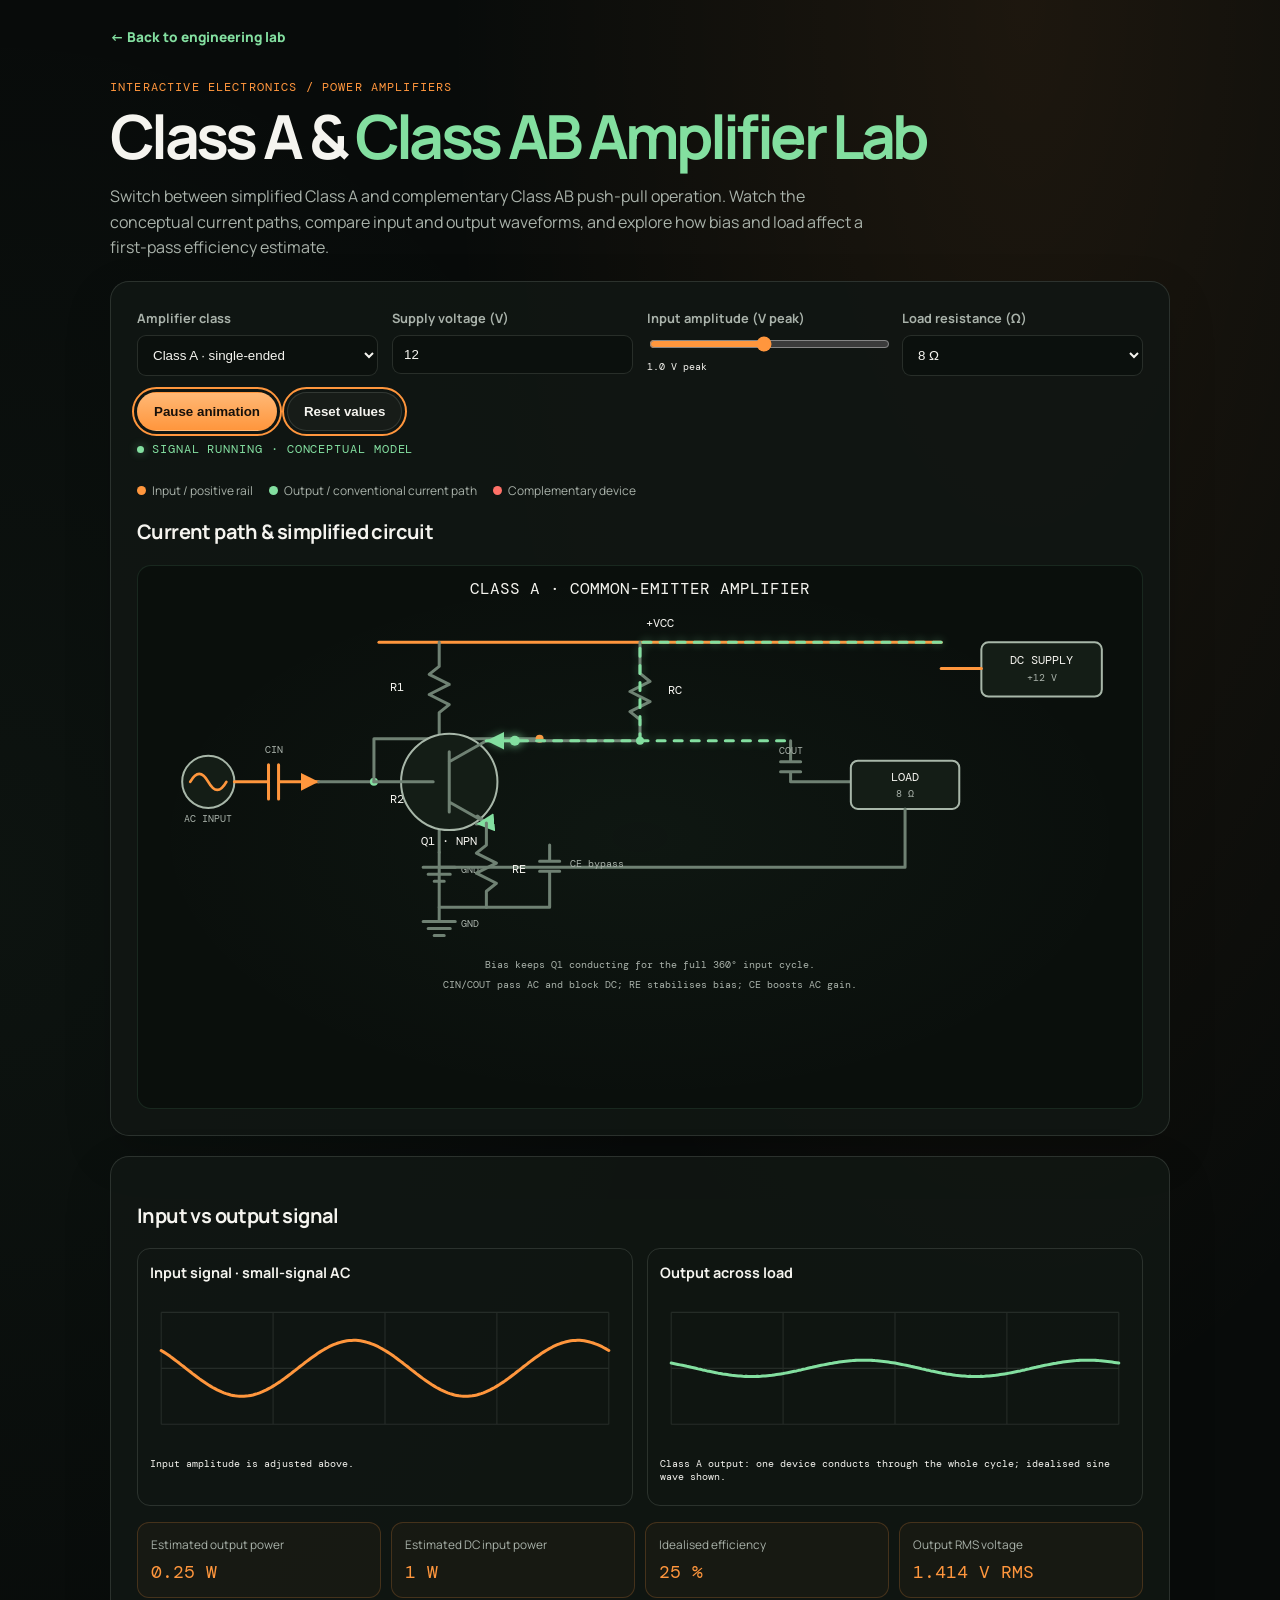
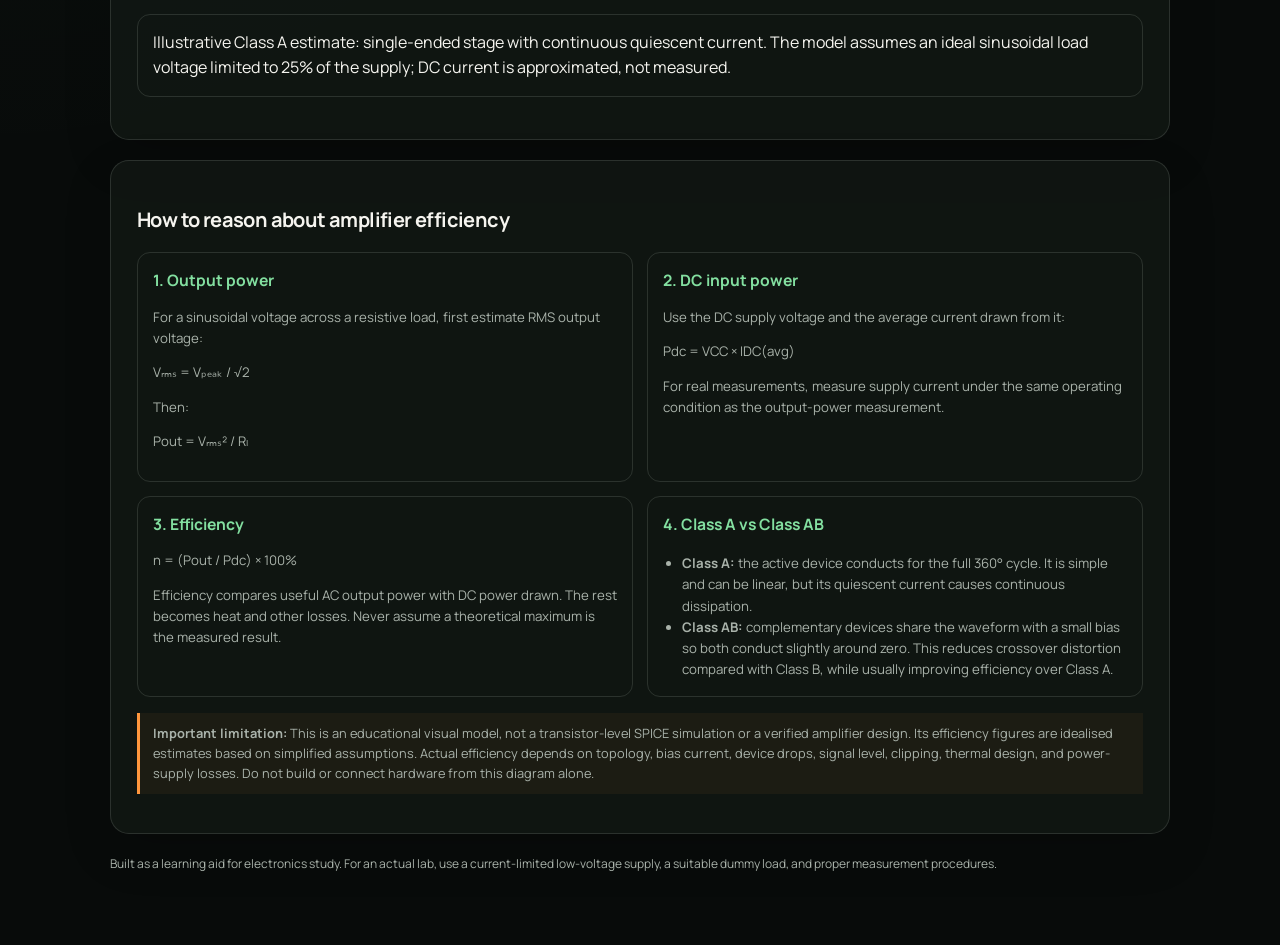
==== commit 013e8b7f: "Wire schematic toggles and animated current indicators to controls" ====
--- a/projects/class-a-ab-amplifier-lab.html
+++ b/projects/class-a-ab-amplifier-lab.html
@@ -79,10 +79,7 @@
  const vcc=Math.min(48,Math.max(3,Number(supply.value)||12)),vin=Math.min(2,Math.max(.1,Number(inputLevel.value)||1)),rl=Math.max(1,Number(load.value)||8);
  $("inputReadout").textContent=vin.toFixed(1);$("loadLabel").textContent=rl+" Ω";$("supplyLabel").textContent="+"+vcc+" V DC";
  const isAB=mode.value==="AB"; $("classASchematic").setAttribute("opacity",isAB?"0":"1"); $("abStage").setAttribute("opacity",isAB?"1":"0");
- $("stageLabel").textContent=isAB?"Class AB stage":"Class A stage";
- $("biasLabel").textContent=isAB?"complementary bias":"biased on";
- $("abStage").setAttribute("opacity",isAB?"1":"0");
- $("currentNote").textContent=isAB?"Push-pull devices share opposite half-cycles; small overlap reduces crossover distortion.":"Single-ended device conducts through the full signal cycle, even at idle."; if($("supplyLabel")) $("supplyLabel").textContent=isAB?"±"+vcc+" V rails":"+"+vcc+" V DC"; if($("supplyLabelA")) $("supplyLabelA").textContent="+"+vcc+" V"; if($("loadLabelA")) $("loadLabelA").textContent=rl+" Ω";
+ $("abStage").setAttribute("opacity",isAB?"1":"0"); if($("supplyLabel")) $("supplyLabel").textContent=isAB?"±"+vcc+" V rails":"+"+vcc+" V DC"; if($("supplyLabelA")) $("supplyLabelA").textContent="+"+vcc+" V"; if($("loadLabelA")) $("loadLabelA").textContent=rl+" Ω";
  const headroom=isAB ? 0.38 : 0.25;
  const vPeak=Math.min(vin*2,vcc*headroom);
  const vrms=vPeak/Math.sqrt(2),pout=vrms*vrms/rl;
@@ -97,7 +94,7 @@
  $("waveNote").textContent=isAB?"Push-pull output: the two devices alternately source and sink current; idealised sine wave shown.":"Class A output: one device conducts through the whole cycle; idealised sine wave shown.";
  $("outputWire").classList.toggle("orange",!isAB);
 }
-function render(t){if(!paused){phase+=.035;const amp=12+Number(inputLevel.value)*13;$("inputWave").setAttribute("d",wavePath(amp,70));$("outputWave").setAttribute("d",wavePath(Math.min(48,Number(supply.value)*.38)*1.6,70,true));const d=phase%(Math.PI*4)/(Math.PI*4);$("flowDot").setAttribute("cx",String(427+d*73));$("flowDot").setAttribute("cy",String(90+d*66));}raf=requestAnimationFrame(render)}
+function render(t){if(!paused){phase+=.035;const amp=12+Number(inputLevel.value)*13;$("inputWave").setAttribute("d",wavePath(amp,70));$("outputWave").setAttribute("d",wavePath(Math.min(48,Number(supply.value)*.38)*1.6,70,true));const d=phase%(Math.PI*4)/(Math.PI*4);const dot=$(mode.value==="AB"?"flowDot":"flowDotA");if(dot){dot.setAttribute("cx",String(mode.value==="AB"?560+d*100:350+d*130));dot.setAttribute("cy",String(mode.value==="AB"?235:174));}}raf=requestAnimationFrame(render)}
 [mode,supply,inputLevel,load].forEach(el=>el.addEventListener("input",updateModel));
 $("run").addEventListener("click",()=>{paused=!paused;$("run").textContent=paused?"Resume animation":"Pause animation";$("status").textContent=paused?"Animation paused · values still adjustable":"Signal running · conceptual model"});
 $("reset").addEventListener("click",()=>{mode.value="A";supply.value="12";inputLevel.value="1";load.value="8";paused=false;$("run").textContent="Pause animation";$("status").textContent="Signal running · conceptual model";updateModel()});
